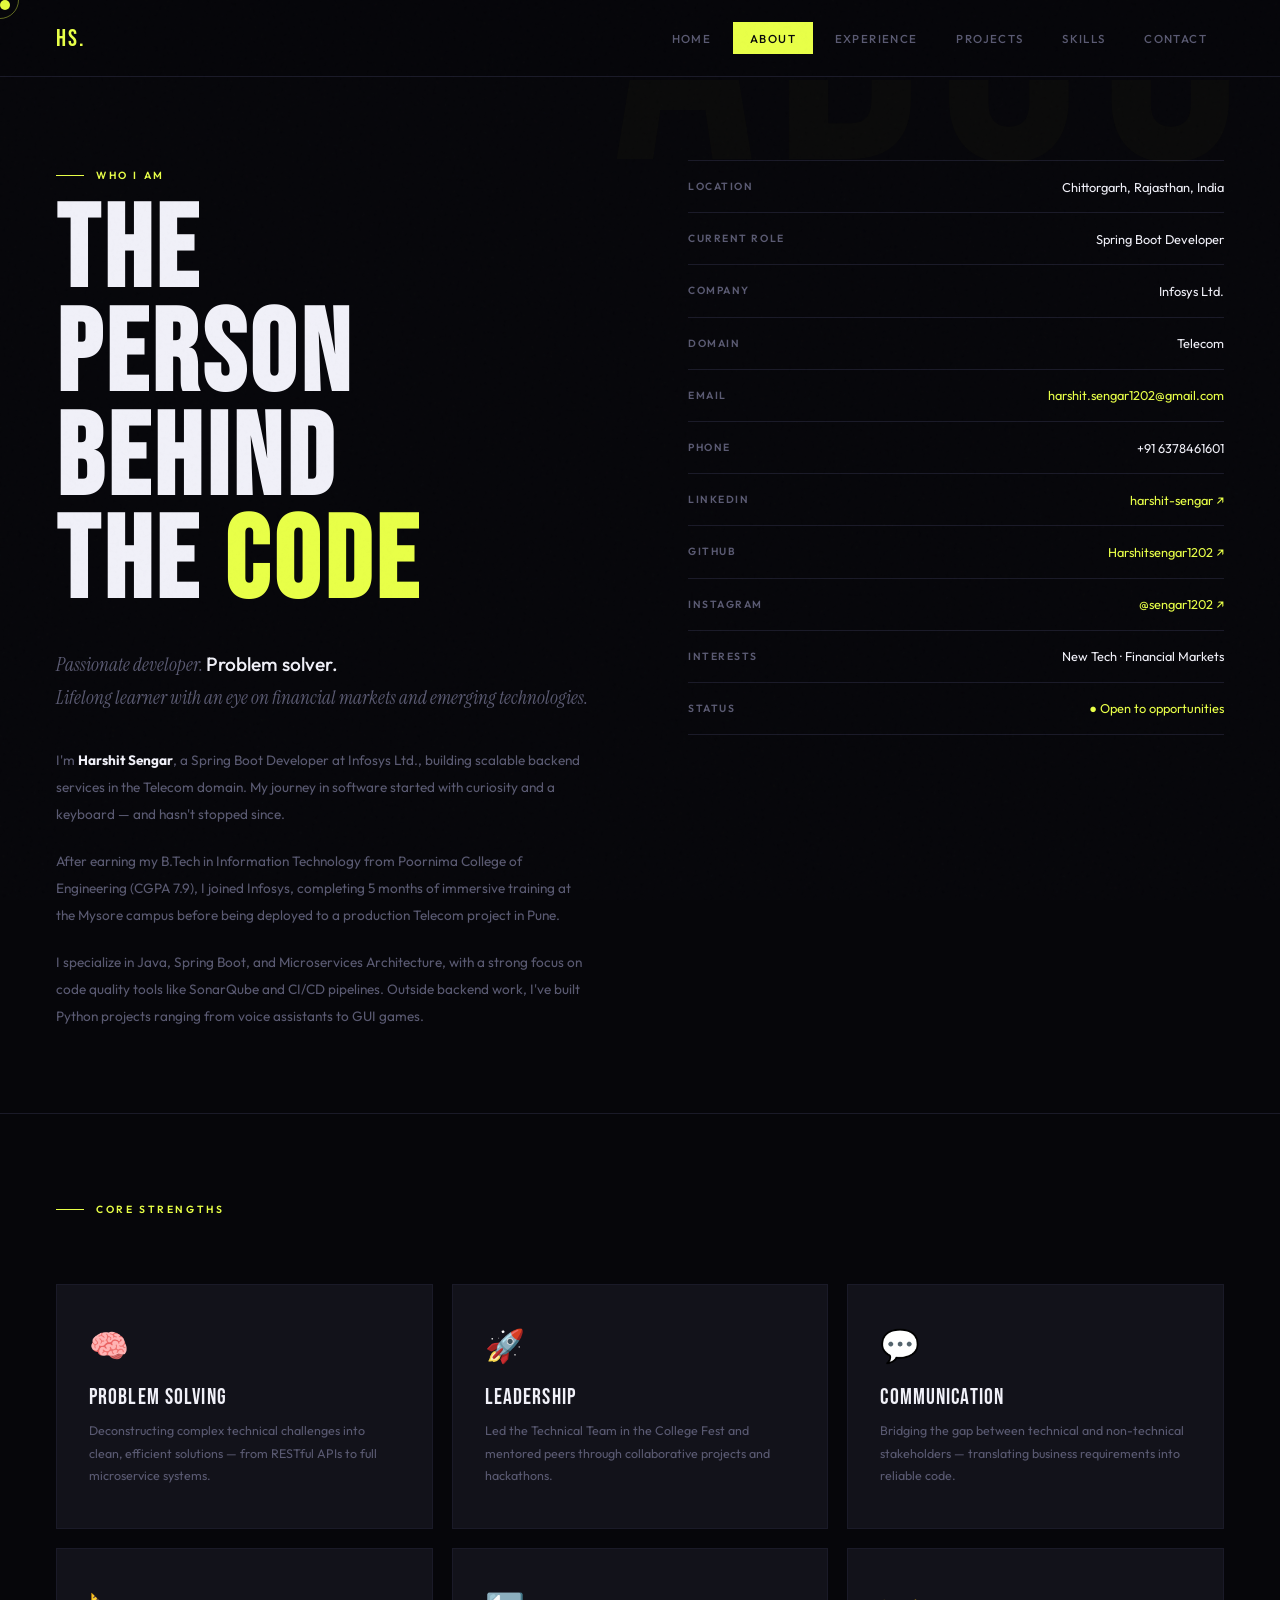
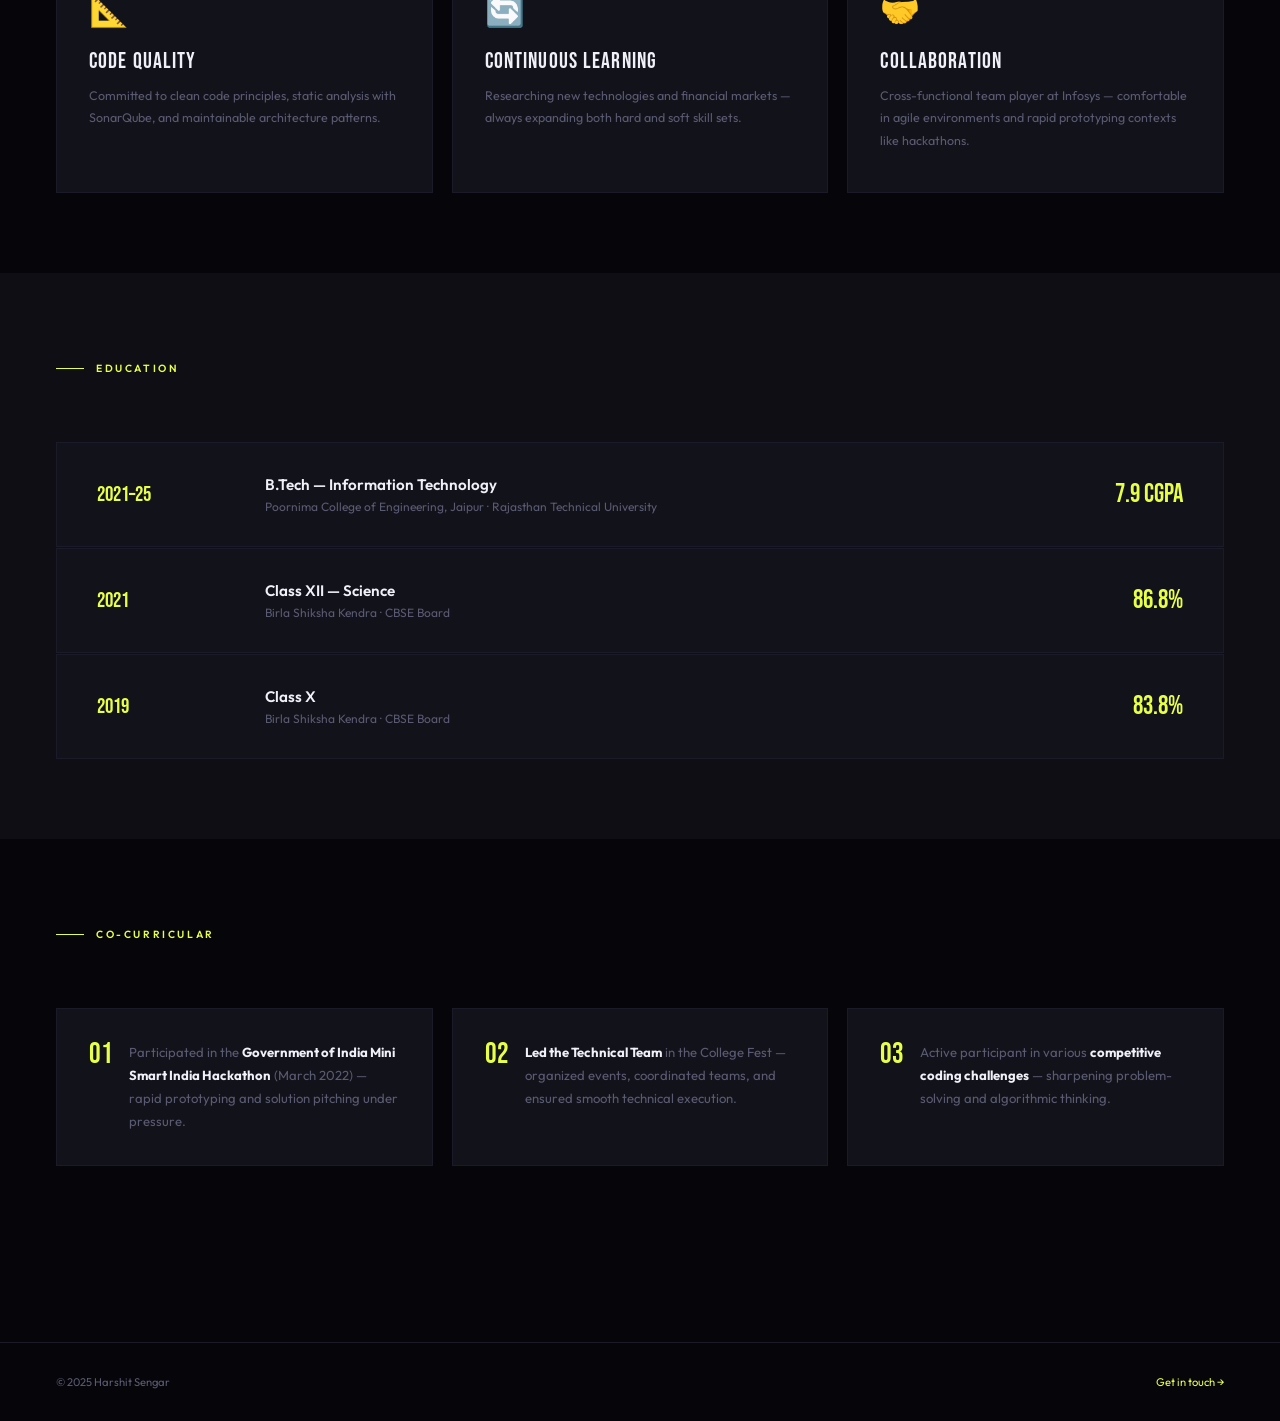
==== about.html @ c78ca41e "Initial commit" ====
<!DOCTYPE html>
<html lang="en">
<head>
<meta charset="UTF-8">
<meta name="viewport" content="width=device-width, initial-scale=1.0">
<title>About — Harshit Sengar</title>
<link rel="stylesheet" href="style.css">
<style>
#about-hero {
  padding: 5rem 3.5rem 4rem;
  display:grid; grid-template-columns:1fr 1fr; gap:6rem; align-items:start;
  border-bottom:1px solid var(--border);
  position:relative; overflow:hidden;
}
.ah-bg {
  position:absolute; right:-10%; top:-20%;
  font-family:var(--font-display);
  font-size:28vw; color:rgba(232,255,71,.018);
  line-height:1; pointer-events:none; user-select:none;
  letter-spacing:.05em;
}

.page-heading {
  font-family:var(--font-display);
  font-size:clamp(4rem,9vw,8rem);
  line-height:.9;
  letter-spacing:.04em;
  margin-bottom:2rem;
}
.page-heading .accent { color:var(--accent); }

.ah-intro {
  font-family:var(--font-serif);
  font-style:italic;
  font-size:1.2rem;
  line-height:1.75;
  color:var(--muted);
  margin-bottom:2rem;
}
.ah-intro strong { color:var(--text); font-style:normal; font-family:var(--font-body); font-weight:500; }
.ah-body { font-size:.85rem; color:var(--muted); line-height:2; }
.ah-body p { margin-bottom:1.2rem; }

.ah-info-grid { display:flex; flex-direction:column; gap:0; }
.info-row {
  display:flex; justify-content:space-between; align-items:center;
  padding:1.1rem 0;
  border-bottom:1px solid var(--border);
  font-size:.8rem;
}
.info-row:first-child { border-top:1px solid var(--border); }
.info-k { color:var(--muted); font-size:.65rem; font-weight:600; letter-spacing:.15em; text-transform:uppercase; }
.info-v { color:var(--text); text-align:right; }
.info-v a { color:var(--accent); text-decoration:none; }

/* strengths */
#strengths { padding:5rem 3.5rem; }
.str-grid { display:grid; grid-template-columns:repeat(3,1fr); gap:1.2rem; margin-top:3rem; }
.str-card {
  background:var(--card); border:1px solid var(--border);
  padding:2.5rem 2rem;
  transition:all .35s; position:relative; overflow:hidden;
}
.str-card:hover { border-color:var(--accent-border); transform:translateY(-5px); }
.str-card::after { content:''; position:absolute; bottom:0;left:0; width:0; height:2px; background:var(--accent); transition:width .4s; }
.str-card:hover::after { width:100%; }
.str-icon { font-size:2rem; margin-bottom:1.2rem; }
.str-title { font-family:var(--font-display); font-size:1.4rem; letter-spacing:.05em; margin-bottom:.6rem; }
.str-desc { font-size:.78rem; color:var(--muted); line-height:1.8; }

/* education */
#education { padding:5rem 3.5rem; background:var(--surface); }
.edu-list { display:flex; flex-direction:column; gap:1px; margin-top:3rem; }
.edu-item {
  display:grid; grid-template-columns:120px 1fr auto;
  align-items:center; gap:3rem;
  padding:2rem 2.5rem;
  background:var(--card); border:1px solid var(--border);
  transition:all .3s;
}
.edu-item:hover { border-color:var(--accent-border); padding-left:3rem; }
.edu-year { font-family:var(--font-display); font-size:1.3rem; color:var(--accent); }
.edu-deg { font-size:.95rem; font-weight:600; margin-bottom:.3rem; }
.edu-inst { font-size:.75rem; color:var(--muted); }
.edu-grade {
  font-family:var(--font-display); font-size:1.6rem; color:var(--accent);
  white-space:nowrap;
}

/* activities */
#activities { padding:5rem 3.5rem; }
.act-grid { display:grid; grid-template-columns:repeat(3,1fr); gap:1.2rem; margin-top:3rem; }
.act-item {
  padding:2rem;
  background:var(--card); border:1px solid var(--border);
  display:flex; gap:1rem; align-items:flex-start;
  transition:border-color .3s;
  font-size:.82rem; color:var(--muted); line-height:1.75;
}
.act-item:hover { border-color:var(--accent-border); }
.act-num { font-family:var(--font-display); font-size:1.8rem; color:var(--accent); flex-shrink:0; line-height:1; }

@media(max-width:900px){
  #about-hero { grid-template-columns:1fr; padding:3rem 1.5rem; gap:3rem; }
  .str-grid,.act-grid { grid-template-columns:1fr; }
  .edu-item { grid-template-columns:80px 1fr; }
  .edu-grade { display:none; }
  #strengths,#education,#activities { padding:4rem 1.5rem; }
}
</style>
</head>
<body>
<div id="cur"></div><div id="cur-ring"></div>

<nav>
  <a href="index.html" class="nav-logo">HS.</a>
  <ul class="nav-links">
    <li><a href="index.html">Home</a></li>
    <li><a href="about.html">About</a></li>
    <li><a href="experience.html">Experience</a></li>
    <li><a href="projects.html">Projects</a></li>
    <li><a href="skills.html">Skills</a></li>
    <li><a href="contact.html">Contact</a></li>
  </ul>
</nav>

<div class="page page-fade">

  <section id="about-hero">
    <div class="ah-bg">ABOUT</div>
    <div class="ah-left">
      <div class="label reveal">Who I Am</div>
      <h1 class="page-heading reveal reveal-d1">THE<br>PERSON<br>BEHIND<br>THE <span class="accent">CODE</span></h1>
      <p class="ah-intro reveal reveal-d2">
        Passionate developer. <strong>Problem solver.</strong><br>Lifelong learner with an eye on financial markets and emerging technologies.
      </p>
      <div class="ah-body reveal reveal-d3">
        <p>I'm <strong style="color:var(--text);">Harshit Sengar</strong>, a Spring Boot Developer at Infosys Ltd., building scalable backend services in the Telecom domain. My journey in software started with curiosity and a keyboard — and hasn't stopped since.</p>
        <p>After earning my B.Tech in Information Technology from Poornima College of Engineering (CGPA 7.9), I joined Infosys, completing 5 months of immersive training at the Mysore campus before being deployed to a production Telecom project in Pune.</p>
        <p>I specialize in Java, Spring Boot, and Microservices Architecture, with a strong focus on code quality tools like SonarQube and CI/CD pipelines. Outside backend work, I've built Python projects ranging from voice assistants to GUI games.</p>
      </div>
    </div>
    <div class="ah-info-grid reveal reveal-d2">
      <div class="info-row"><span class="info-k">Location</span><span class="info-v">Chittorgarh, Rajasthan, India</span></div>
      <div class="info-row"><span class="info-k">Current Role</span><span class="info-v">Spring Boot Developer</span></div>
      <div class="info-row"><span class="info-k">Company</span><span class="info-v">Infosys Ltd.</span></div>
      <div class="info-row"><span class="info-k">Domain</span><span class="info-v">Telecom</span></div>
      <div class="info-row"><span class="info-k">Email</span><span class="info-v"><a href="mailto:harshit.sengar1202@gmail.com">harshit.sengar1202@gmail.com</a></span></div>
      <div class="info-row"><span class="info-k">Phone</span><span class="info-v">+91 6378461601</span></div>
      <div class="info-row"><span class="info-k">LinkedIn</span><span class="info-v"><a href="https://www.linkedin.com/in/harshit-sengar-666395172" target="_blank">harshit-sengar ↗</a></span></div>
      <div class="info-row"><span class="info-k">GitHub</span><span class="info-v"><a href="https://github.com/Harshitsengar1202" target="_blank">Harshitsengar1202 ↗</a></span></div>
      <div class="info-row"><span class="info-k">Instagram</span><span class="info-v"><a href="https://www.instagram.com/sengar1202/" target="_blank">@sengar1202 ↗</a></span></div>
      <div class="info-row"><span class="info-k">Interests</span><span class="info-v">New Tech · Financial Markets</span></div>
      <div class="info-row"><span class="info-k">Status</span><span class="info-v" style="color:var(--accent);">● Open to opportunities</span></div>
    </div>
  </section>

  <!-- STRENGTHS -->
  <section id="strengths">
    <div class="label reveal">Core Strengths</div>
    <div class="str-grid">
      <div class="str-card reveal">
        <div class="str-icon">🧠</div>
        <div class="str-title">Problem Solving</div>
        <div class="str-desc">Deconstructing complex technical challenges into clean, efficient solutions — from RESTful APIs to full microservice systems.</div>
      </div>
      <div class="str-card reveal reveal-d1">
        <div class="str-icon">🚀</div>
        <div class="str-title">Leadership</div>
        <div class="str-desc">Led the Technical Team in the College Fest and mentored peers through collaborative projects and hackathons.</div>
      </div>
      <div class="str-card reveal reveal-d2">
        <div class="str-icon">💬</div>
        <div class="str-title">Communication</div>
        <div class="str-desc">Bridging the gap between technical and non-technical stakeholders — translating business requirements into reliable code.</div>
      </div>
      <div class="str-card reveal">
        <div class="str-icon">📐</div>
        <div class="str-title">Code Quality</div>
        <div class="str-desc">Committed to clean code principles, static analysis with SonarQube, and maintainable architecture patterns.</div>
      </div>
      <div class="str-card reveal reveal-d1">
        <div class="str-icon">🔄</div>
        <div class="str-title">Continuous Learning</div>
        <div class="str-desc">Researching new technologies and financial markets — always expanding both hard and soft skill sets.</div>
      </div>
      <div class="str-card reveal reveal-d2">
        <div class="str-icon">🤝</div>
        <div class="str-title">Collaboration</div>
        <div class="str-desc">Cross-functional team player at Infosys — comfortable in agile environments and rapid prototyping contexts like hackathons.</div>
      </div>
    </div>
  </section>

  <!-- EDUCATION -->
  <section id="education">
    <div class="label reveal">Education</div>
    <div class="edu-list">
      <div class="edu-item reveal">
        <div class="edu-year">2021–25</div>
        <div>
          <div class="edu-deg">B.Tech — Information Technology</div>
          <div class="edu-inst">Poornima College of Engineering, Jaipur · Rajasthan Technical University</div>
        </div>
        <div class="edu-grade">7.9 CGPA</div>
      </div>
      <div class="edu-item reveal reveal-d1">
        <div class="edu-year">2021</div>
        <div>
          <div class="edu-deg">Class XII — Science</div>
          <div class="edu-inst">Birla Shiksha Kendra · CBSE Board</div>
        </div>
        <div class="edu-grade">86.8%</div>
      </div>
      <div class="edu-item reveal reveal-d2">
        <div class="edu-year">2019</div>
        <div>
          <div class="edu-deg">Class X</div>
          <div class="edu-inst">Birla Shiksha Kendra · CBSE Board</div>
        </div>
        <div class="edu-grade">83.8%</div>
      </div>
    </div>
  </section>

  <!-- ACTIVITIES -->
  <section id="activities">
    <div class="label reveal">Co-Curricular</div>
    <div class="act-grid">
      <div class="act-item reveal">
        <div class="act-num">01</div>
        <div>Participated in the <strong style="color:var(--text);">Government of India Mini Smart India Hackathon</strong> (March 2022) — rapid prototyping and solution pitching under pressure.</div>
      </div>
      <div class="act-item reveal reveal-d1">
        <div class="act-num">02</div>
        <div><strong style="color:var(--text);">Led the Technical Team</strong> in the College Fest — organized events, coordinated teams, and ensured smooth technical execution.</div>
      </div>
      <div class="act-item reveal reveal-d2">
        <div class="act-num">03</div>
        <div>Active participant in various <strong style="color:var(--text);">competitive coding challenges</strong> — sharpening problem-solving and algorithmic thinking.</div>
      </div>
    </div>
  </section>

  <footer>
    <span>© 2025 Harshit Sengar</span>
    <span><a href="contact.html">Get in touch →</a></span>
  </footer>
</div>
<script src="main.js"></script>
</body>
</html>
---- style.css ----
@import url('https://fonts.googleapis.com/css2?family=Bebas+Neue&family=Outfit:wght@300;400;500;600&family=Instrument+Serif:ital@0;1&display=swap');

:root {
  --bg: #06060a;
  --surface: #0e0e14;
  --card: #12121a;
  --accent: #e8ff47;
  --accent-dim: rgba(232,255,71,0.08);
  --accent-border: rgba(232,255,71,0.2);
  --red: #ff4747;
  --text: #f0f0f8;
  --muted: #5a5a72;
  --muted2: #3a3a52;
  --border: #1a1a28;
  --font-display: 'Bebas Neue', sans-serif;
  --font-body: 'Outfit', sans-serif;
  --font-serif: 'Instrument Serif', serif;
}

*, *::before, *::after { box-sizing: border-box; margin: 0; padding: 0; }
html { scroll-behavior: smooth; }

body {
  background: var(--bg);
  color: var(--text);
  font-family: var(--font-body);
  font-weight: 400;
  overflow-x: hidden;
  cursor: none;
  min-height: 100vh;
}

/* ── CURSOR ── */
#cur { width:10px; height:10px; background:var(--accent); border-radius:50%; position:fixed; pointer-events:none; z-index:9999; transition:transform .15s, width .3s, height .3s; mix-blend-mode:difference; }
#cur-ring { width:38px; height:38px; border:1px solid var(--accent); border-radius:50%; position:fixed; pointer-events:none; z-index:9998; opacity:.4; transition:opacity .3s; }
body:has(a:hover) #cur { transform:scale(3); }
body:has(a:hover) #cur-ring { opacity:.8; transform:scale(1.4); }

/* ── SCROLLBAR ── */
::-webkit-scrollbar { width:4px; }
::-webkit-scrollbar-track { background:var(--bg); }
::-webkit-scrollbar-thumb { background:var(--accent); border-radius:2px; }

/* ── NAV ── */
nav {
  position: fixed; top:0; left:0; right:0; z-index:200;
  display: flex; align-items: center; justify-content: space-between;
  padding: 1.4rem 3.5rem;
  background: rgba(6,6,10,0.85);
  backdrop-filter: blur(20px);
  border-bottom: 1px solid var(--border);
}
.nav-logo {
  font-family: var(--font-display);
  font-size: 1.5rem;
  color: var(--accent);
  text-decoration: none;
  letter-spacing: 0.08em;
}
.nav-links { display:flex; gap:0.3rem; list-style:none; }
.nav-links a {
  display: block;
  padding: 0.45rem 1rem;
  font-size: 0.72rem;
  font-weight: 500;
  letter-spacing: 0.12em;
  text-transform: uppercase;
  text-decoration: none;
  color: var(--muted);
  border: 1px solid transparent;
  transition: all .25s;
}
.nav-links a:hover, .nav-links a.active {
  color: var(--accent);
  border-color: var(--accent-border);
  background: var(--accent-dim);
}
.nav-links a.active { color: var(--bg); background: var(--accent); border-color: var(--accent); }

/* ── PAGE WRAPPER ── */
.page { padding-top: 80px; }

/* ── SECTION LABEL ── */
.label {
  display: inline-flex; align-items: center; gap:.75rem;
  font-size: .65rem; font-weight: 600;
  letter-spacing: .25em; text-transform: uppercase;
  color: var(--accent);
  margin-bottom: 1.2rem;
}
.label::before { content:''; width:28px; height:1px; background:var(--accent); }

/* ── REVEAL ── */
.reveal { opacity:0; transform:translateY(36px); transition:opacity .9s cubic-bezier(.16,1,.3,1), transform .9s cubic-bezier(.16,1,.3,1); }
.reveal.on { opacity:1; transform:none; }
.reveal-d1 { transition-delay:.1s; }
.reveal-d2 { transition-delay:.2s; }
.reveal-d3 { transition-delay:.3s; }
.reveal-d4 { transition-delay:.4s; }

/* ── BUTTONS ── */
.btn {
  display: inline-flex; align-items:center; gap:.6rem;
  padding: .75rem 1.8rem;
  font-family: var(--font-body);
  font-size: .78rem; font-weight:600;
  letter-spacing: .12em; text-transform: uppercase;
  text-decoration: none;
  border: 1px solid var(--accent);
  color: var(--accent);
  background: transparent;
  transition: all .3s;
  position: relative; overflow: hidden;
  cursor: none;
}
.btn::before {
  content:''; position:absolute; inset:0;
  background:var(--accent);
  transform: translateX(-101%);
  transition: transform .3s cubic-bezier(.16,1,.3,1);
}
.btn:hover { color:var(--bg); }
.btn:hover::before { transform:translateX(0); }
.btn span { position:relative; z-index:1; }
.btn-solid { background:var(--accent); color:var(--bg); }
.btn-solid::before { background:#c8e000; }
.btn-solid:hover { color:var(--bg); }

/* ── FOOTER ── */
footer {
  border-top: 1px solid var(--border);
  padding: 2rem 3.5rem;
  display: flex; justify-content:space-between; align-items:center;
  font-size: .7rem; color: var(--muted);
  margin-top: 6rem;
}
footer a { color:var(--accent); text-decoration:none; }

/* ── NOISE ── */
body::after {
  content:''; position:fixed; inset:0; pointer-events:none; z-index:500;
  background-image:url("data:image/svg+xml,%3Csvg viewBox='0 0 256 256' xmlns='http://www.w3.org/2000/svg'%3E%3Cfilter id='n'%3E%3CfeTurbulence type='fractalNoise' baseFrequency='0.9' numOctaves='4' stitchTiles='stitch'/%3E%3C/filter%3E%3Crect width='100%25' height='100%25' filter='url(%23n)' opacity='0.035'/%3E%3C/svg%3E");
  opacity:.5;
}

/* ── PAGE TRANSITION ── */
.page-fade { animation: pageFadeIn .6s cubic-bezier(.16,1,.3,1) both; }
@keyframes pageFadeIn { from { opacity:0; transform:translateY(16px); } to { opacity:1; transform:none; } }

/* ── SHARED CARD ── */
.card {
  background: var(--card);
  border: 1px solid var(--border);
  position: relative; overflow:hidden;
  transition: border-color .3s, transform .35s;
}
.card:hover { border-color: var(--accent-border); transform: translateY(-5px); }
.card::after {
  content:''; position:absolute; bottom:0; left:0;
  width:0; height:2px; background:var(--accent);
  transition:width .4s cubic-bezier(.16,1,.3,1);
}
.card:hover::after { width:100%; }

/* ── TAG ── */
.tag {
  display:inline-block;
  padding:.25rem .75rem;
  font-size:.65rem; font-weight:600;
  letter-spacing:.1em; text-transform:uppercase;
  border: 1px solid var(--accent-border);
  color: var(--accent);
  background: var(--accent-dim);
}

@media(max-width:768px){
  nav { padding:1.2rem 1.5rem; }
  .nav-links { display:none; }
  footer { flex-direction:column; gap:1rem; text-align:center; padding:2rem 1.5rem; }
}
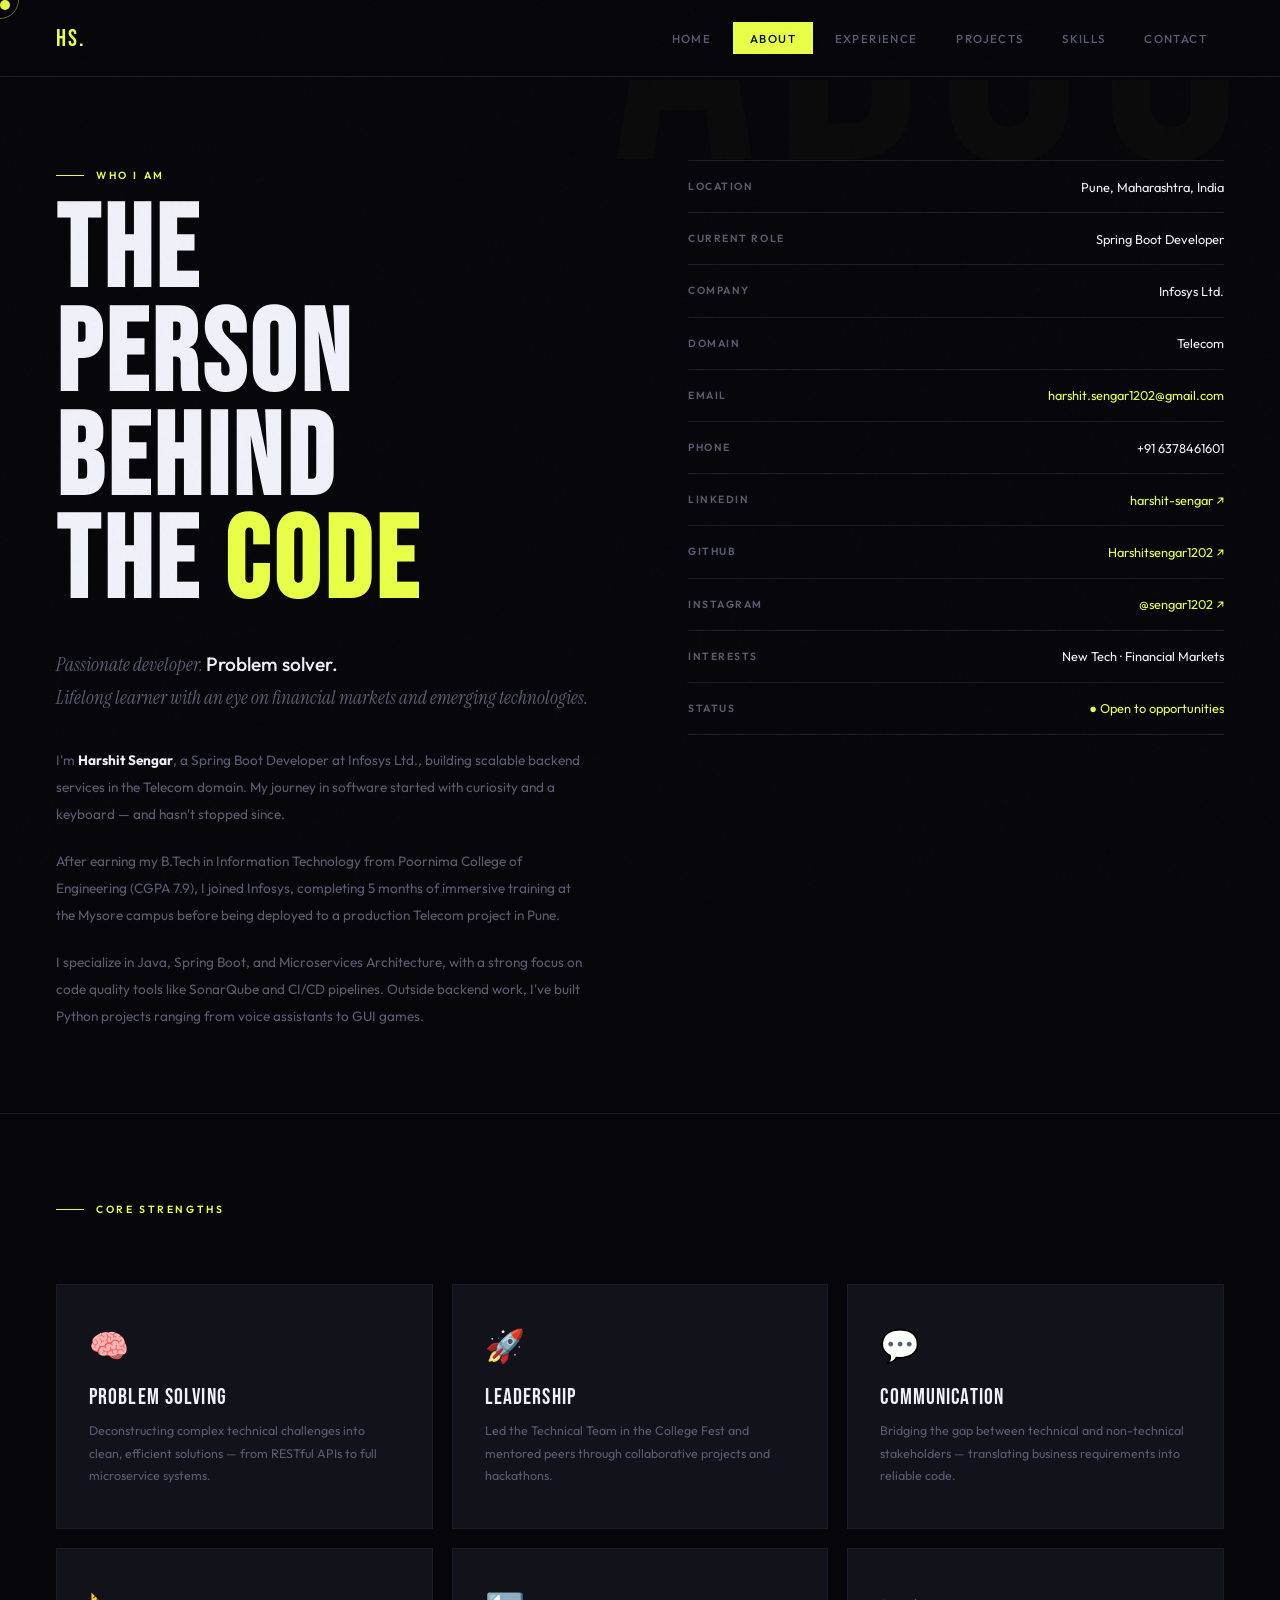
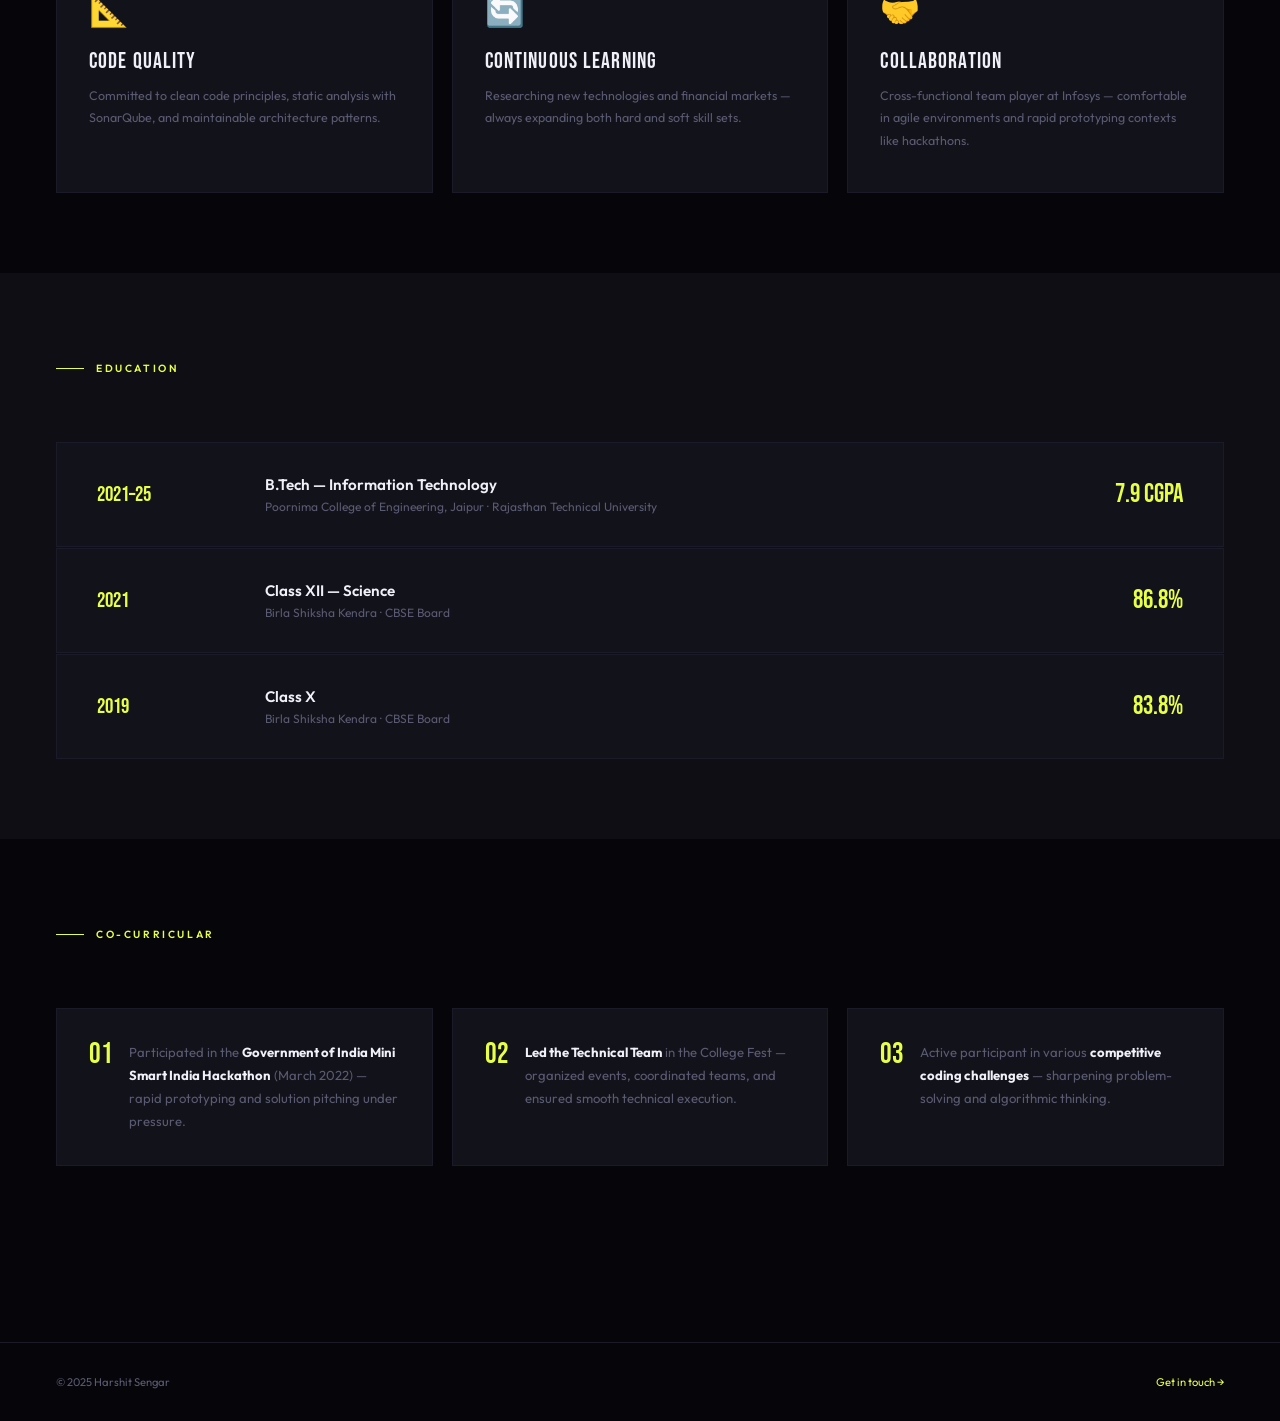
==== commit c8080ebc: "Update about.html" ====
--- a/about.html
+++ b/about.html
@@ -141,7 +141,7 @@
       </div>
     </div>
     <div class="ah-info-grid reveal reveal-d2">
-      <div class="info-row"><span class="info-k">Location</span><span class="info-v">Chittorgarh, Rajasthan, India</span></div>
+      <div class="info-row"><span class="info-k">Location</span><span class="info-v">Pune, Maharashtra, India</span></div>
       <div class="info-row"><span class="info-k">Current Role</span><span class="info-v">Spring Boot Developer</span></div>
       <div class="info-row"><span class="info-k">Company</span><span class="info-v">Infosys Ltd.</span></div>
       <div class="info-row"><span class="info-k">Domain</span><span class="info-v">Telecom</span></div>
--- a/style.css
+++ b/style.css
@@ -35,6 +35,12 @@
 #cur-ring { width:38px; height:38px; border:1px solid var(--accent); border-radius:50%; position:fixed; pointer-events:none; z-index:9998; opacity:.4; transition:opacity .3s; }
 body:has(a:hover) #cur { transform:scale(3); }
 body:has(a:hover) #cur-ring { opacity:.8; transform:scale(1.4); }
+
+/* Hide cursor on touch devices */
+@media (hover: none) {
+  #cur, #cur-ring { display: none; }
+  body { cursor: auto; }
+}
 
 /* ── SCROLLBAR ── */
 ::-webkit-scrollbar { width:4px; }
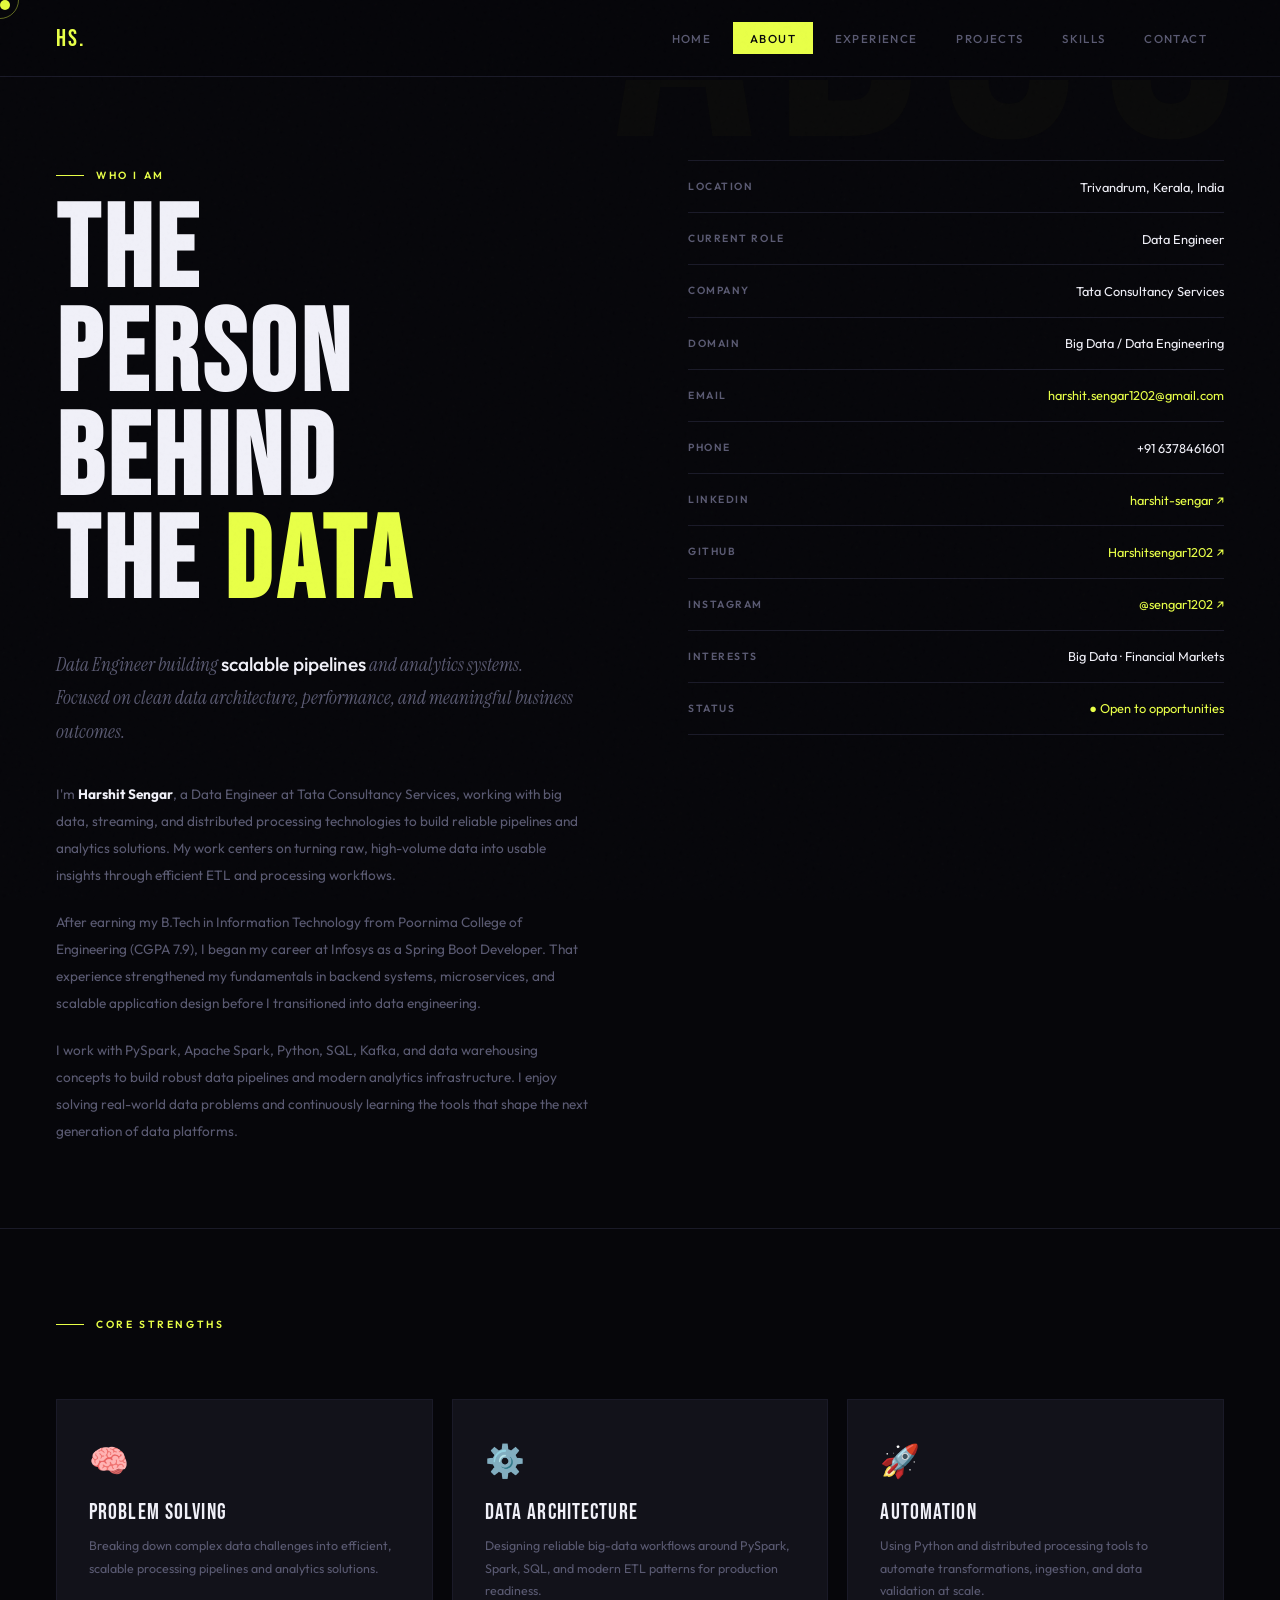
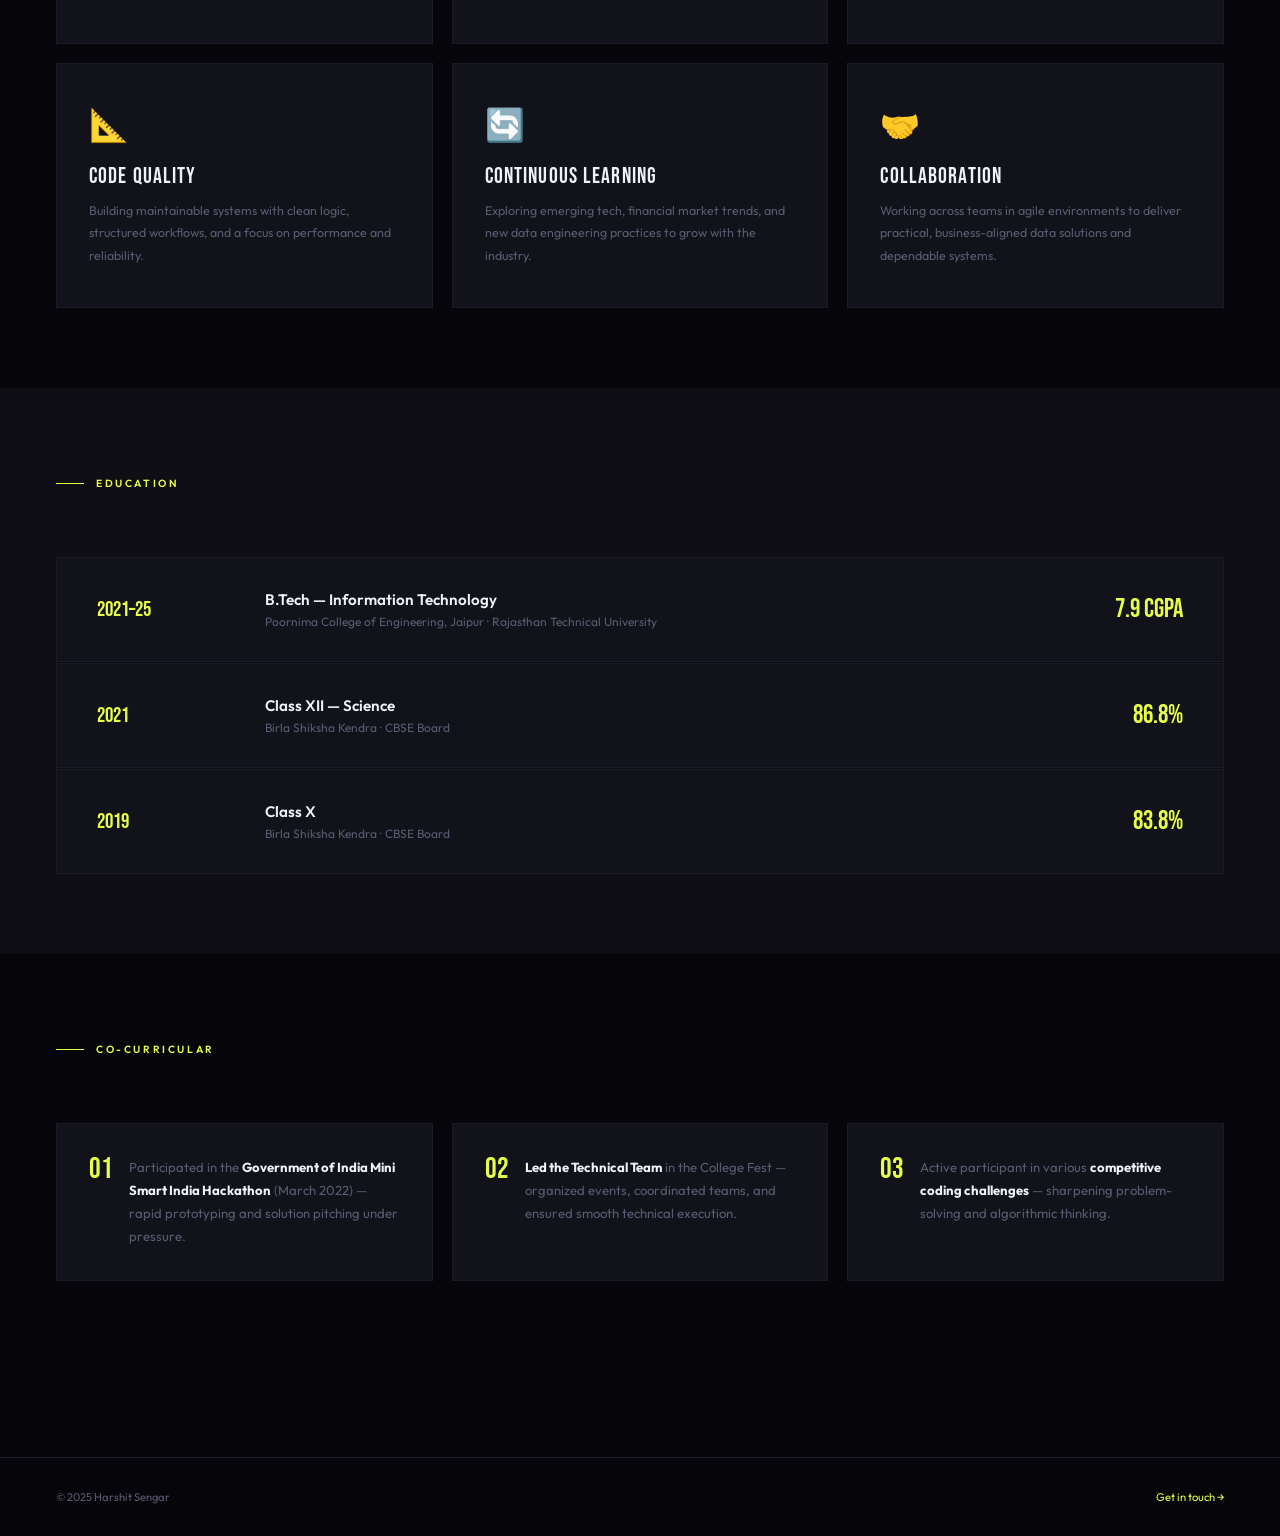
==== commit 9b90bccb: "Update about.html" ====
--- a/about.html
+++ b/about.html
@@ -130,27 +130,27 @@
     <div class="ah-bg">ABOUT</div>
     <div class="ah-left">
       <div class="label reveal">Who I Am</div>
-      <h1 class="page-heading reveal reveal-d1">THE<br>PERSON<br>BEHIND<br>THE <span class="accent">CODE</span></h1>
+      <h1 class="page-heading reveal reveal-d1">THE<br>PERSON<br>BEHIND<br>THE <span class="accent">DATA</span></h1>
       <p class="ah-intro reveal reveal-d2">
-        Passionate developer. <strong>Problem solver.</strong><br>Lifelong learner with an eye on financial markets and emerging technologies.
+        Data Engineer building <strong>scalable pipelines</strong> and analytics systems.<br>Focused on clean data architecture, performance, and meaningful business outcomes.
       </p>
       <div class="ah-body reveal reveal-d3">
-        <p>I'm <strong style="color:var(--text);">Harshit Sengar</strong>, a Spring Boot Developer at Infosys Ltd., building scalable backend services in the Telecom domain. My journey in software started with curiosity and a keyboard — and hasn't stopped since.</p>
-        <p>After earning my B.Tech in Information Technology from Poornima College of Engineering (CGPA 7.9), I joined Infosys, completing 5 months of immersive training at the Mysore campus before being deployed to a production Telecom project in Pune.</p>
-        <p>I specialize in Java, Spring Boot, and Microservices Architecture, with a strong focus on code quality tools like SonarQube and CI/CD pipelines. Outside backend work, I've built Python projects ranging from voice assistants to GUI games.</p>
+        <p>I'm <strong style="color:var(--text);">Harshit Sengar</strong>, a Data Engineer at Tata Consultancy Services, working with big data, streaming, and distributed processing technologies to build reliable pipelines and analytics solutions. My work centers on turning raw, high-volume data into usable insights through efficient ETL and processing workflows.</p>
+        <p>After earning my B.Tech in Information Technology from Poornima College of Engineering (CGPA 7.9), I began my career at Infosys as a Spring Boot Developer. That experience strengthened my fundamentals in backend systems, microservices, and scalable application design before I transitioned into data engineering.</p>
+        <p>I work with PySpark, Apache Spark, Python, SQL, Kafka, and data warehousing concepts to build robust data pipelines and modern analytics infrastructure. I enjoy solving real-world data problems and continuously learning the tools that shape the next generation of data platforms.</p>
       </div>
     </div>
     <div class="ah-info-grid reveal reveal-d2">
-      <div class="info-row"><span class="info-k">Location</span><span class="info-v">Pune, Maharashtra, India</span></div>
-      <div class="info-row"><span class="info-k">Current Role</span><span class="info-v">Spring Boot Developer</span></div>
-      <div class="info-row"><span class="info-k">Company</span><span class="info-v">Infosys Ltd.</span></div>
-      <div class="info-row"><span class="info-k">Domain</span><span class="info-v">Telecom</span></div>
+      <div class="info-row"><span class="info-k">Location</span><span class="info-v">Trivandrum, Kerala, India</span></div>
+      <div class="info-row"><span class="info-k">Current Role</span><span class="info-v">Data Engineer</span></div>
+      <div class="info-row"><span class="info-k">Company</span><span class="info-v">Tata Consultancy Services</span></div>
+      <div class="info-row"><span class="info-k">Domain</span><span class="info-v">Big Data / Data Engineering</span></div>
       <div class="info-row"><span class="info-k">Email</span><span class="info-v"><a href="mailto:harshit.sengar1202@gmail.com">harshit.sengar1202@gmail.com</a></span></div>
       <div class="info-row"><span class="info-k">Phone</span><span class="info-v">+91 6378461601</span></div>
       <div class="info-row"><span class="info-k">LinkedIn</span><span class="info-v"><a href="https://www.linkedin.com/in/harshit-sengar-666395172" target="_blank">harshit-sengar ↗</a></span></div>
       <div class="info-row"><span class="info-k">GitHub</span><span class="info-v"><a href="https://github.com/Harshitsengar1202" target="_blank">Harshitsengar1202 ↗</a></span></div>
       <div class="info-row"><span class="info-k">Instagram</span><span class="info-v"><a href="https://www.instagram.com/sengar1202/" target="_blank">@sengar1202 ↗</a></span></div>
-      <div class="info-row"><span class="info-k">Interests</span><span class="info-v">New Tech · Financial Markets</span></div>
+      <div class="info-row"><span class="info-k">Interests</span><span class="info-v">Big Data · Financial Markets</span></div>
       <div class="info-row"><span class="info-k">Status</span><span class="info-v" style="color:var(--accent);">● Open to opportunities</span></div>
     </div>
   </section>
@@ -162,32 +162,32 @@
       <div class="str-card reveal">
         <div class="str-icon">🧠</div>
         <div class="str-title">Problem Solving</div>
-        <div class="str-desc">Deconstructing complex technical challenges into clean, efficient solutions — from RESTful APIs to full microservice systems.</div>
+        <div class="str-desc">Breaking down complex data challenges into efficient, scalable processing pipelines and analytics solutions.</div>
       </div>
       <div class="str-card reveal reveal-d1">
+        <div class="str-icon">⚙️</div>
+        <div class="str-title">Data Architecture</div>
+        <div class="str-desc">Designing reliable big-data workflows around PySpark, Spark, SQL, and modern ETL patterns for production readiness.</div>
+      </div>
+      <div class="str-card reveal reveal-d2">
         <div class="str-icon">🚀</div>
-        <div class="str-title">Leadership</div>
-        <div class="str-desc">Led the Technical Team in the College Fest and mentored peers through collaborative projects and hackathons.</div>
-      </div>
-      <div class="str-card reveal reveal-d2">
-        <div class="str-icon">💬</div>
-        <div class="str-title">Communication</div>
-        <div class="str-desc">Bridging the gap between technical and non-technical stakeholders — translating business requirements into reliable code.</div>
+        <div class="str-title">Automation</div>
+        <div class="str-desc">Using Python and distributed processing tools to automate transformations, ingestion, and data validation at scale.</div>
       </div>
       <div class="str-card reveal">
         <div class="str-icon">📐</div>
         <div class="str-title">Code Quality</div>
-        <div class="str-desc">Committed to clean code principles, static analysis with SonarQube, and maintainable architecture patterns.</div>
+        <div class="str-desc">Building maintainable systems with clean logic, structured workflows, and a focus on performance and reliability.</div>
       </div>
       <div class="str-card reveal reveal-d1">
         <div class="str-icon">🔄</div>
         <div class="str-title">Continuous Learning</div>
-        <div class="str-desc">Researching new technologies and financial markets — always expanding both hard and soft skill sets.</div>
+        <div class="str-desc">Exploring emerging tech, financial market trends, and new data engineering practices to grow with the industry.</div>
       </div>
       <div class="str-card reveal reveal-d2">
         <div class="str-icon">🤝</div>
         <div class="str-title">Collaboration</div>
-        <div class="str-desc">Cross-functional team player at Infosys — comfortable in agile environments and rapid prototyping contexts like hackathons.</div>
+        <div class="str-desc">Working across teams in agile environments to deliver practical, business-aligned data solutions and dependable systems.</div>
       </div>
     </div>
   </section>
